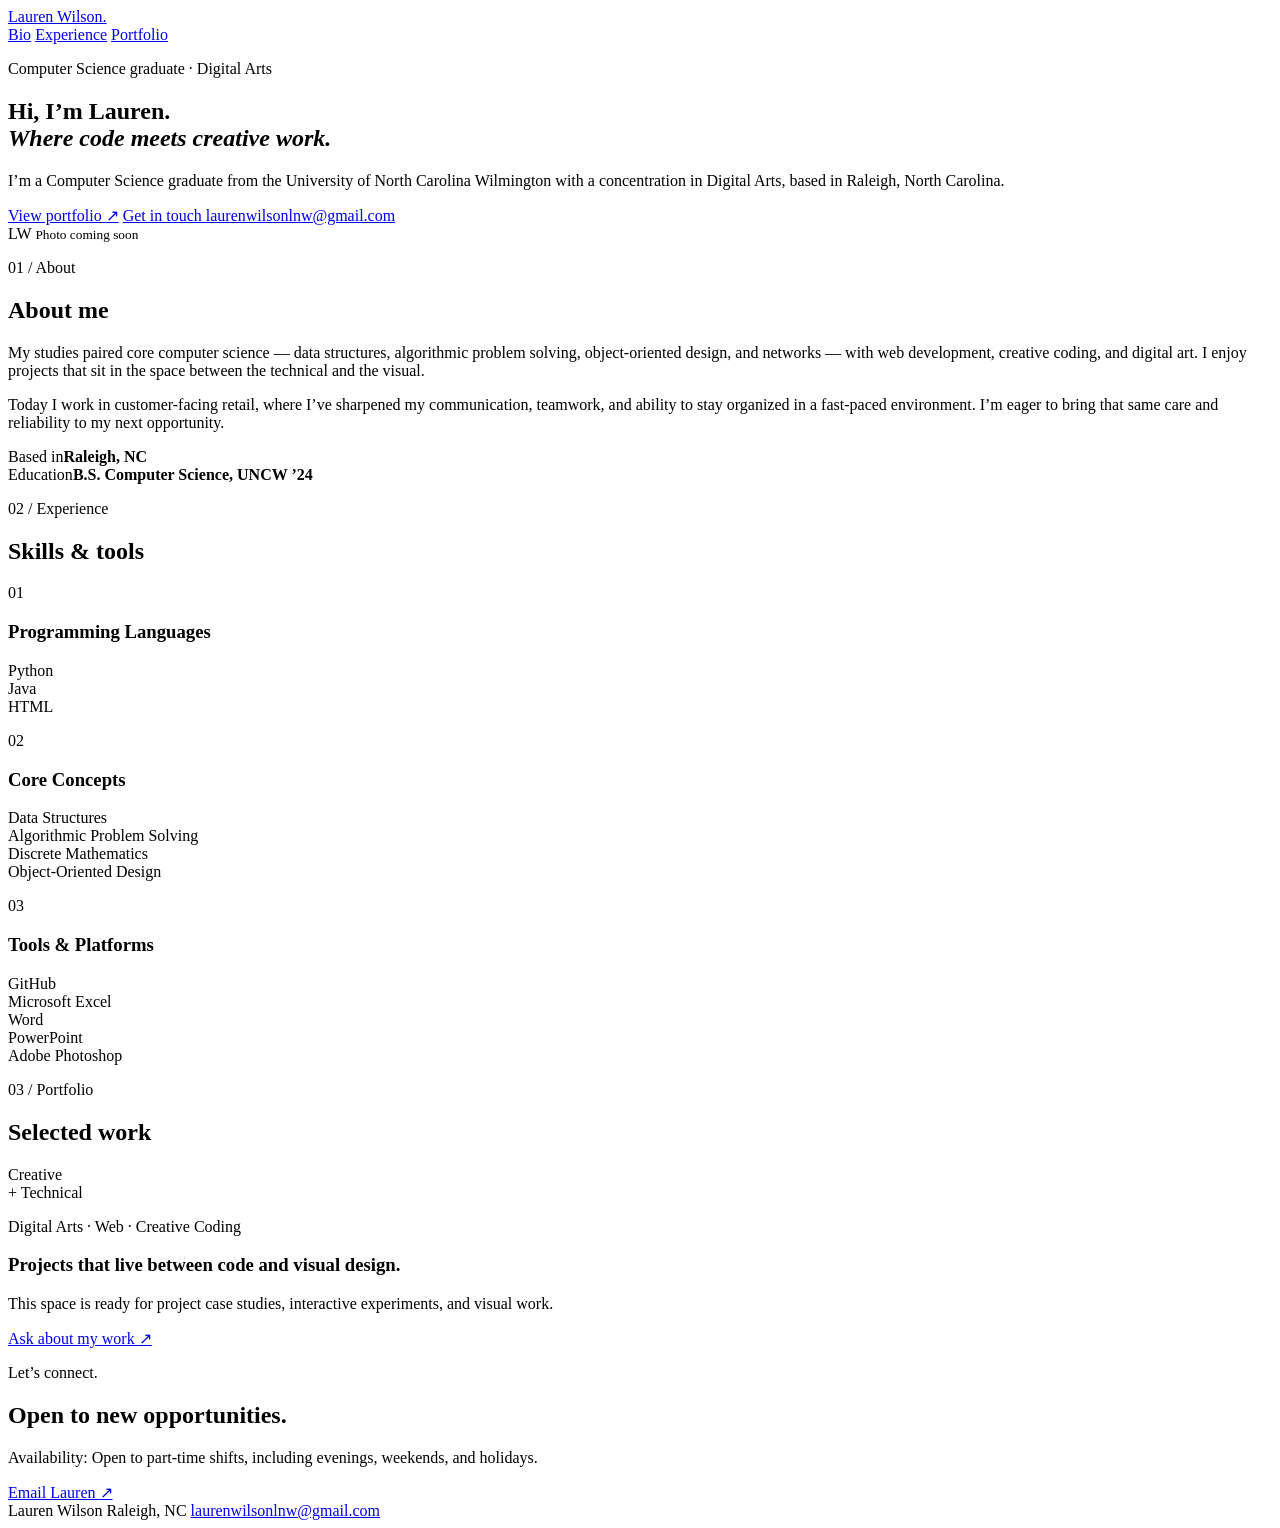
==== index.html @ 82f1856e "Build Lauren Wilson portfolio: add index.html" ====
<!doctype html>
<html lang="en">
<head>
  <meta charset="UTF-8">
  <meta name="viewport" content="width=device-width, initial-scale=1.0">
  <meta name="description" content="Lauren Wilson — Computer Science graduate and Digital Arts creative based in Raleigh, North Carolina.">
  <title>Lauren Wilson — Computer Science · Digital Arts</title>
  <link rel="preconnect" href="https://fonts.googleapis.com">
  <link rel="preconnect" href="https://fonts.gstatic.com" crossorigin>
  <link href="https://fonts.googleapis.com/css2?family=DM+Sans:wght@400;500;600&family=Playfair+Display:wght@500;600&display=swap" rel="stylesheet">
  <link rel="stylesheet" href="styles.css">
</head>
<body>
  <header class="site-header">
    <a class="brand" href="#top" aria-label="Lauren Wilson home">Lauren Wilson.</a>
    <nav aria-label="Primary navigation">
      <a href="#bio">Bio</a>
      <a href="#experience">Experience</a>
      <a href="#portfolio">Portfolio</a>
    </nav>
  </header>

  <main id="top">
    <section class="hero section">
      <div class="hero-copy">
        <p class="eyebrow">Computer Science graduate · Digital Arts</p>
        <h1>Hi, I’m Lauren.<br><em>Where code meets creative work.</em></h1>
        <p class="lede">I’m a Computer Science graduate from the University of North Carolina Wilmington with a concentration in Digital Arts, based in Raleigh, North Carolina.</p>
        <div class="hero-actions">
          <a class="button button-dark" href="#portfolio">View portfolio <span>↗</span></a>
          <a class="text-link" href="mailto:laurenwilsonlnw@gmail.com">Get in touch <span>laurenwilsonlnw@gmail.com</span></a>
        </div>
      </div>
      <div class="portrait" aria-label="Portrait placeholder">
        <div class="portrait-inner">
          <span>LW</span>
          <small>Photo coming soon</small>
        </div>
      </div>
    </section>

    <section id="bio" class="section split">
      <div>
        <p class="section-label">01 / About</p>
        <h2>About me</h2>
      </div>
      <div class="content">
        <p>My studies paired core computer science — data structures, algorithmic problem solving, object-oriented design, and networks — with web development, creative coding, and digital art. I enjoy projects that sit in the space between the technical and the visual.</p>
        <p>Today I work in customer-facing retail, where I’ve sharpened my communication, teamwork, and ability to stay organized in a fast-paced environment. I’m eager to bring that same care and reliability to my next opportunity.</p>
        <div class="facts">
          <div><span>Based in</span><strong>Raleigh, NC</strong></div>
          <div><span>Education</span><strong>B.S. Computer Science, UNCW ’24</strong></div>
        </div>
      </div>
    </section>

    <section id="experience" class="section">
      <div class="section-heading">
        <p class="section-label">02 / Experience</p>
        <h2>Skills &amp; tools</h2>
      </div>
      <div class="skill-grid">
        <article><span class="number">01</span><h3>Programming Languages</h3><p>Python<br>Java<br>HTML</p></article>
        <article><span class="number">02</span><h3>Core Concepts</h3><p>Data Structures<br>Algorithmic Problem Solving<br>Discrete Mathematics<br>Object-Oriented Design</p></article>
        <article><span class="number">03</span><h3>Tools &amp; Platforms</h3><p>GitHub<br>Microsoft Excel<br>Word<br>PowerPoint<br>Adobe Photoshop</p></article>
      </div>
    </section>

    <section id="portfolio" class="section portfolio-section">
      <div class="section-heading">
        <p class="section-label">03 / Portfolio</p>
        <h2>Selected work</h2>
      </div>
      <div class="portfolio-card">
        <div class="portfolio-placeholder"><span>Creative<br>+ Technical</span></div>
        <div class="portfolio-copy">
          <p class="kicker">Digital Arts · Web · Creative Coding</p>
          <h3>Projects that live between code and visual design.</h3>
          <p>This space is ready for project case studies, interactive experiments, and visual work.</p>
          <a class="text-link" href="mailto:laurenwilsonlnw@gmail.com">Ask about my work <span>↗</span></a>
        </div>
      </div>
    </section>

    <section class="contact section">
      <p class="section-label">Let’s connect.</p>
      <h2>Open to new opportunities.</h2>
      <p>Availability: Open to part-time shifts, including evenings, weekends, and holidays.</p>
      <a class="button button-dark" href="mailto:laurenwilsonlnw@gmail.com">Email Lauren <span>↗</span></a>
    </section>
  </main>

  <footer class="footer">
    <span>Lauren Wilson</span>
    <span>Raleigh, NC</span>
    <a href="mailto:laurenwilsonlnw@gmail.com">laurenwilsonlnw@gmail.com</a>
  </footer>
  <script src="script.js"></script>
</body>
</html>
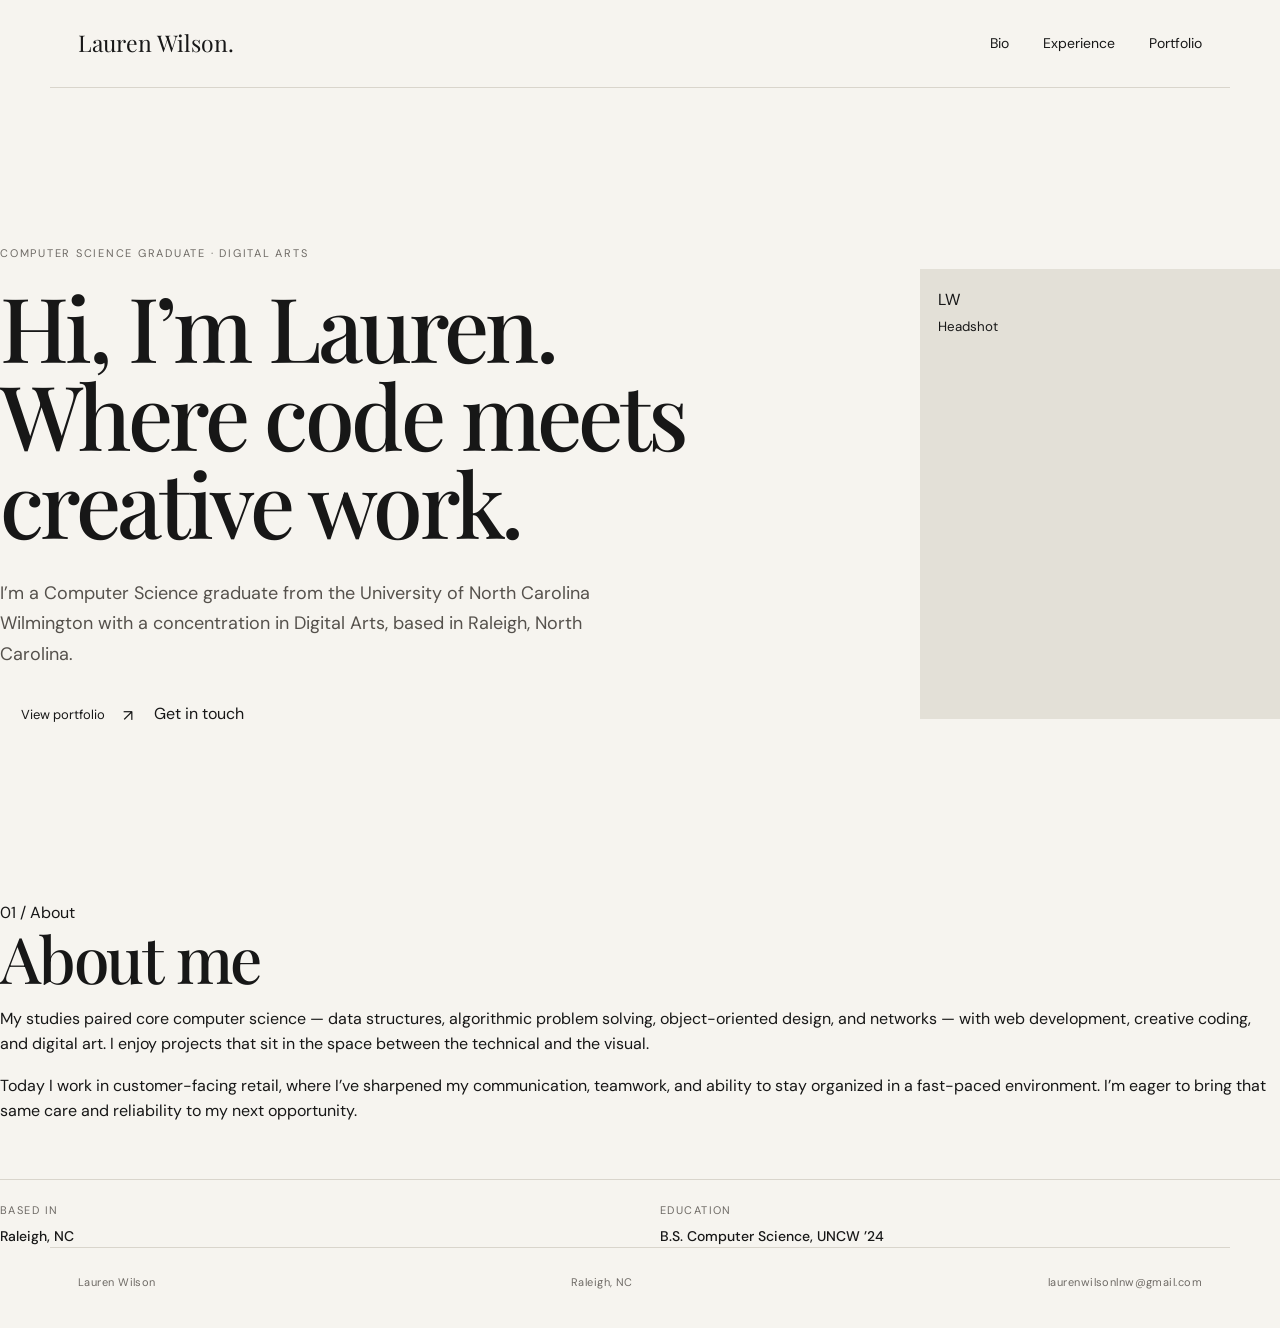
==== commit 1957b7d1: "Refine portfolio styling and page structure" ====
--- a/index.html
+++ b/index.html
@@ -1,100 +1,18 @@
 <!doctype html>
 <html lang="en">
 <head>
-  <meta charset="UTF-8">
-  <meta name="viewport" content="width=device-width, initial-scale=1.0">
-  <meta name="description" content="Lauren Wilson — Computer Science graduate and Digital Arts creative based in Raleigh, North Carolina.">
-  <title>Lauren Wilson — Computer Science · Digital Arts</title>
-  <link rel="preconnect" href="https://fonts.googleapis.com">
-  <link rel="preconnect" href="https://fonts.gstatic.com" crossorigin>
-  <link href="https://fonts.googleapis.com/css2?family=DM+Sans:wght@400;500;600&family=Playfair+Display:wght@500;600&display=swap" rel="stylesheet">
-  <link rel="stylesheet" href="styles.css">
+<meta charset="UTF-8"><meta name="viewport" content="width=device-width, initial-scale=1.0">
+<meta name="description" content="Lauren Wilson — Computer Science graduate and Digital Arts creative.">
+<title>Lauren Wilson. — Bio</title>
+<link rel="preconnect" href="https://fonts.googleapis.com"><link rel="preconnect" href="https://fonts.gstatic.com" crossorigin>
+<link href="https://fonts.googleapis.com/css2?family=DM+Sans:wght@400;500;600&family=Playfair+Display:wght@400;500;600&display=swap" rel="stylesheet">
+<link rel="stylesheet" href="styles.css">
 </head>
 <body>
-  <header class="site-header">
-    <a class="brand" href="#top" aria-label="Lauren Wilson home">Lauren Wilson.</a>
-    <nav aria-label="Primary navigation">
-      <a href="#bio">Bio</a>
-      <a href="#experience">Experience</a>
-      <a href="#portfolio">Portfolio</a>
-    </nav>
-  </header>
-
-  <main id="top">
-    <section class="hero section">
-      <div class="hero-copy">
-        <p class="eyebrow">Computer Science graduate · Digital Arts</p>
-        <h1>Hi, I’m Lauren.<br><em>Where code meets creative work.</em></h1>
-        <p class="lede">I’m a Computer Science graduate from the University of North Carolina Wilmington with a concentration in Digital Arts, based in Raleigh, North Carolina.</p>
-        <div class="hero-actions">
-          <a class="button button-dark" href="#portfolio">View portfolio <span>↗</span></a>
-          <a class="text-link" href="mailto:laurenwilsonlnw@gmail.com">Get in touch <span>laurenwilsonlnw@gmail.com</span></a>
-        </div>
-      </div>
-      <div class="portrait" aria-label="Portrait placeholder">
-        <div class="portrait-inner">
-          <span>LW</span>
-          <small>Photo coming soon</small>
-        </div>
-      </div>
-    </section>
-
-    <section id="bio" class="section split">
-      <div>
-        <p class="section-label">01 / About</p>
-        <h2>About me</h2>
-      </div>
-      <div class="content">
-        <p>My studies paired core computer science — data structures, algorithmic problem solving, object-oriented design, and networks — with web development, creative coding, and digital art. I enjoy projects that sit in the space between the technical and the visual.</p>
-        <p>Today I work in customer-facing retail, where I’ve sharpened my communication, teamwork, and ability to stay organized in a fast-paced environment. I’m eager to bring that same care and reliability to my next opportunity.</p>
-        <div class="facts">
-          <div><span>Based in</span><strong>Raleigh, NC</strong></div>
-          <div><span>Education</span><strong>B.S. Computer Science, UNCW ’24</strong></div>
-        </div>
-      </div>
-    </section>
-
-    <section id="experience" class="section">
-      <div class="section-heading">
-        <p class="section-label">02 / Experience</p>
-        <h2>Skills &amp; tools</h2>
-      </div>
-      <div class="skill-grid">
-        <article><span class="number">01</span><h3>Programming Languages</h3><p>Python<br>Java<br>HTML</p></article>
-        <article><span class="number">02</span><h3>Core Concepts</h3><p>Data Structures<br>Algorithmic Problem Solving<br>Discrete Mathematics<br>Object-Oriented Design</p></article>
-        <article><span class="number">03</span><h3>Tools &amp; Platforms</h3><p>GitHub<br>Microsoft Excel<br>Word<br>PowerPoint<br>Adobe Photoshop</p></article>
-      </div>
-    </section>
-
-    <section id="portfolio" class="section portfolio-section">
-      <div class="section-heading">
-        <p class="section-label">03 / Portfolio</p>
-        <h2>Selected work</h2>
-      </div>
-      <div class="portfolio-card">
-        <div class="portfolio-placeholder"><span>Creative<br>+ Technical</span></div>
-        <div class="portfolio-copy">
-          <p class="kicker">Digital Arts · Web · Creative Coding</p>
-          <h3>Projects that live between code and visual design.</h3>
-          <p>This space is ready for project case studies, interactive experiments, and visual work.</p>
-          <a class="text-link" href="mailto:laurenwilsonlnw@gmail.com">Ask about my work <span>↗</span></a>
-        </div>
-      </div>
-    </section>
-
-    <section class="contact section">
-      <p class="section-label">Let’s connect.</p>
-      <h2>Open to new opportunities.</h2>
-      <p>Availability: Open to part-time shifts, including evenings, weekends, and holidays.</p>
-      <a class="button button-dark" href="mailto:laurenwilsonlnw@gmail.com">Email Lauren <span>↗</span></a>
-    </section>
-  </main>
-
-  <footer class="footer">
-    <span>Lauren Wilson</span>
-    <span>Raleigh, NC</span>
-    <a href="mailto:laurenwilsonlnw@gmail.com">laurenwilsonlnw@gmail.com</a>
-  </footer>
-  <script src="script.js"></script>
-</body>
-</html>+<header class="site-header"><a class="brand" href="index.html">Lauren Wilson.</a><nav aria-label="Main navigation"><a class="active" href="index.html">Bio</a><a href="experience.html">Experience</a><a href="portfolio.html">Portfolio</a></nav></header>
+<main>
+<section class="hero page-width"><div class="hero-copy"><p class="eyebrow">Computer Science graduate · Digital Arts</p><h1>Hi, I’m Lauren.<br><span>Where code meets creative work.</span></h1><p class="lede">I’m a Computer Science graduate from the University of North Carolina Wilmington with a concentration in Digital Arts, based in Raleigh, North Carolina.</p><div class="actions"><a class="button" href="portfolio.html">View portfolio <span>↗</span></a><a class="underlink" href="mailto:laurenwilsonlnw@gmail.com">Get in touch</a></div></div><div class="portrait"><div class="portrait-mark">LW</div><small>Headshot</small></div></section>
+<section class="intro page-width"><div class="label">01 / About</div><div><h2>About me</h2><p>My studies paired core computer science — data structures, algorithmic problem solving, object-oriented design, and networks — with web development, creative coding, and digital art. I enjoy projects that sit in the space between the technical and the visual.</p><p>Today I work in customer-facing retail, where I’ve sharpened my communication, teamwork, and ability to stay organized in a fast-paced environment. I’m eager to bring that same care and reliability to my next opportunity.</p><div class="facts"><div><span>Based in</span><strong>Raleigh, NC</strong></div><div><span>Education</span><strong>B.S. Computer Science, UNCW ’24</strong></div></div></div></section>
+</main>
+<footer class="footer page-width"><span>Lauren Wilson</span><span>Raleigh, NC</span><a href="mailto:laurenwilsonlnw@gmail.com">laurenwilsonlnw@gmail.com</a></footer>
+</body></html>
--- a/styles.css
+++ b/styles.css
@@ -0,0 +1,4 @@
+:root{--ink:#171717;--muted:#6e6a65;--paper:#f6f4ef;--line:#d9d5cc;--accent:#d9e4dc;--max:1180px}
+*{box-sizing:border-box}html{scroll-behavior:smooth}body{margin:0;background:var(--paper);color:var(--ink);font-family:"DM Sans",sans-serif;line-height:1.6}a{color:inherit;text-decoration:none}.site-header{height:88px;max-width:var(--max);margin:auto;padding:0 28px;display:flex;align-items:center;justify-content:space-between;border-bottom:1px solid var(--line);position:relative;z-index:2}.brand{font-family:"Playfair Display",serif;font-size:23px}.site-header nav{display:flex;gap:34px;font-size:14px}.site-header nav a{position:relative}.site-header nav a:after{content:"";position:absolute;left:0;bottom:-7px;width:100%;height:1px;background:currentColor;transform:scaleX(0);transform-origin:right;transition:.25s}.site-header nav a:hover:after{transform:scaleX(1);transform-origin:left}.section{max-width:var(--max);margin:auto;padding:120px 28px}.hero{min-height:calc(100vh - 88px);display:grid;grid-template-columns:1.35fr .65fr;align-items:center;gap:80px}.eyebrow,.section-label,.kicker{font-size:11px;letter-spacing:.16em;text-transform:uppercase;color:var(--muted);margin:0 0 20px}.hero h1{font-family:"Playfair Display",serif;font-size:clamp(54px,7vw,94px);line-height:.98;font-weight:500;letter-spacing:-.04em;margin:0 0 32px}.hero h1 em{font-style:normal;color:#656b65}.lede{max-width:650px;color:#55514c;font-size:18px;line-height:1.7}.hero-actions{display:flex;align-items:center;gap:28px;margin-top:36px}.button{display:inline-flex;align-items:center;gap:18px;padding:15px 21px;font-size:13px}.button-dark{background:var(--ink);color:white}.button span{font-size:16px}.text-link{font-size:13px;border-bottom:1px solid #9d9991;padding-bottom:3px}.text-link span{color:var(--muted);margin-left:6px}.portrait{width:min(100%,360px);aspect-ratio:4/5;justify-self:end;background:#e3e0d7;padding:18px}.portrait-inner{height:100%;border:1px solid #c9c5bc;display:flex;flex-direction:column;align-items:center;justify-content:center;color:#aaa59b}.portrait-inner span{font-family:"Playfair Display",serif;font-size:72px}.portrait-inner small{font-size:10px;text-transform:uppercase;letter-spacing:.15em}.split{display:grid;grid-template-columns:1fr 1.3fr;gap:100px;border-top:1px solid var(--line)}h2{font-family:"Playfair Display",serif;font-size:clamp(42px,5vw,68px);font-weight:500;line-height:1;margin:0;letter-spacing:-.035em}.content{font-size:17px;color:#4f4c47}.content p{max-width:680px;margin:0 0 24px}.facts{display:grid;grid-template-columns:1fr 1fr;gap:40px;margin-top:55px;padding-top:22px;border-top:1px solid var(--line)}.facts div{display:flex;flex-direction:column;gap:5px}.facts span{font-size:11px;text-transform:uppercase;letter-spacing:.13em;color:var(--muted)}.facts strong{font-size:14px;font-weight:500}.section-heading{display:flex;justify-content:space-between;align-items:end;border-bottom:1px solid var(--line);padding-bottom:28px;margin-bottom:0}.skill-grid{display:grid;grid-template-columns:repeat(3,1fr)}.skill-grid article{min-height:300px;padding:32px;border-right:1px solid var(--line);border-bottom:1px solid var(--line)}.skill-grid article:first-child{border-left:1px solid var(--line)}.number{font-size:11px;color:var(--muted)}h3{font-family:"Playfair Display",serif;font-size:28px;font-weight:500;line-height:1.15;margin:70px 0 22px}.skill-grid p{color:#5e5a54;font-size:14px;line-height:1.9}.portfolio-section{border-top:0}.portfolio-card{display:grid;grid-template-columns:1fr 1fr;min-height:500px;background:var(--accent)}.portfolio-placeholder{display:flex;align-items:center;justify-content:center;background:#dfe6df;font-family:"Playfair Display",serif;font-size:58px;line-height:.95;text-align:center}.portfolio-copy{padding:70px;display:flex;flex-direction:column;justify-content:center}.portfolio-copy h3{font-size:42px;margin:10px 0 24px}.portfolio-copy p:not(.kicker){max-width:430px;color:#55514c;margin-bottom:32px}.contact{border-top:1px solid var(--line);text-align:center;padding-bottom:100px}.contact .section-label{margin-bottom:26px}.contact h2{max-width:800px;margin:0 auto 24px}.contact>p:not(.section-label){color:var(--muted);margin-bottom:34px}.footer{max-width:var(--max);margin:auto;padding:26px 28px 36px;border-top:1px solid var(--line);display:flex;justify-content:space-between;color:var(--muted);font-size:11px;letter-spacing:.04em}.footer a:hover{color:var(--ink)}
+@media(max-width:800px){.site-header{height:74px}.site-header nav{gap:15px}.hero,.split,.portfolio-card{grid-template-columns:1fr}.hero{padding-top:75px;min-height:auto;gap:55px}.portrait{justify-self:start;max-width:310px}.split{gap:45px}.section{padding:85px 22px}.section-heading{display:block}.section-heading h2{margin-top:12px}.skill-grid{grid-template-columns:1fr}.skill-grid article,.skill-grid article:first-child{border-left:1px solid var(--line)}.portfolio-placeholder{min-height:330px}.portfolio-copy{padding:45px 30px}.portfolio-copy h3{font-size:34px}.footer{flex-wrap:wrap;gap:12px;padding-left:22px;padding-right:22px}.facts{grid-template-columns:1fr}.hero-actions{align-items:flex-start;flex-direction:column;gap:20px}}
+@media(max-width:480px){.site-header{padding:0 18px}.site-header nav{font-size:12px;gap:12px}.brand{font-size:20px}.hero h1{font-size:51px}.lede{font-size:16px}.section{padding:70px 18px}.hero-actions{width:100%}.button{justify-content:center}.footer{font-size:10px}}
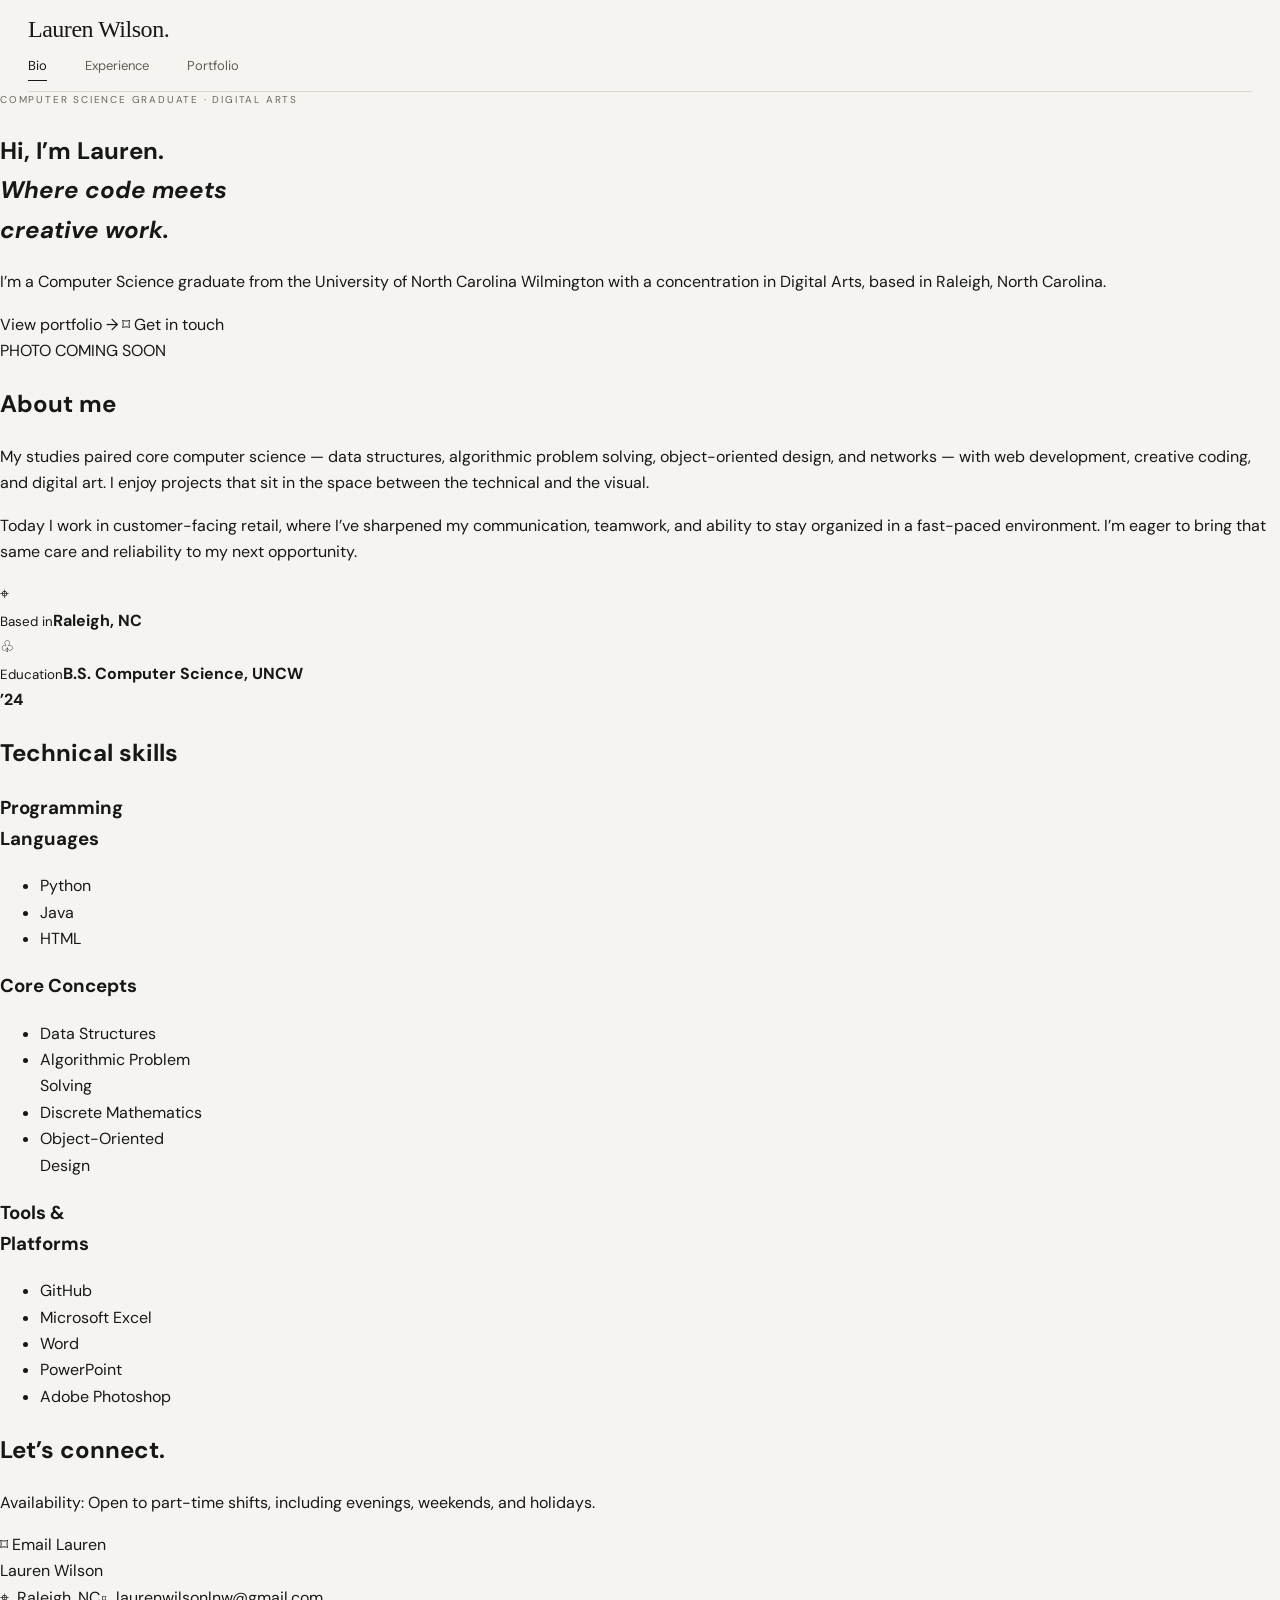
==== commit a3635a12: "Rebuild portfolio pages to match reference screenshots" ====
--- a/index.html
+++ b/index.html
@@ -1,18 +1,84 @@
 <!doctype html>
 <html lang="en">
 <head>
-<meta charset="UTF-8"><meta name="viewport" content="width=device-width, initial-scale=1.0">
+<meta charset="UTF-8">
+<meta name="viewport" content="width=device-width, initial-scale=1.0">
 <meta name="description" content="Lauren Wilson — Computer Science graduate and Digital Arts creative.">
-<title>Lauren Wilson. — Bio</title>
-<link rel="preconnect" href="https://fonts.googleapis.com"><link rel="preconnect" href="https://fonts.gstatic.com" crossorigin>
-<link href="https://fonts.googleapis.com/css2?family=DM+Sans:wght@400;500;600&family=Playfair+Display:wght@400;500;600&display=swap" rel="stylesheet">
+<title>Bio — Lauren Wilson</title>
+<link rel="preconnect" href="https://fonts.googleapis.com">
+<link rel="preconnect" href="https://fonts.gstatic.com" crossorigin>
+<link href="https://fonts.googleapis.com/css2?family=DM+Sans:wght@400;500;600&family=Lora:wght@500;600;700&display=swap" rel="stylesheet">
 <link rel="stylesheet" href="styles.css">
 </head>
-<body>
-<header class="site-header"><a class="brand" href="index.html">Lauren Wilson.</a><nav aria-label="Main navigation"><a class="active" href="index.html">Bio</a><a href="experience.html">Experience</a><a href="portfolio.html">Portfolio</a></nav></header>
+<body class="bio-page">
+<header class="site-header">
+  <div class="header-inner">
+    <a class="brand" href="index.html">Lauren Wilson<span>.</span></a>
+    <nav aria-label="Main navigation">
+      <a class="active" href="index.html">Bio</a>
+      <a href="experience.html">Experience</a>
+      <a href="portfolio.html">Portfolio</a>
+    </nav>
+  </div>
+</header>
+
 <main>
-<section class="hero page-width"><div class="hero-copy"><p class="eyebrow">Computer Science graduate · Digital Arts</p><h1>Hi, I’m Lauren.<br><span>Where code meets creative work.</span></h1><p class="lede">I’m a Computer Science graduate from the University of North Carolina Wilmington with a concentration in Digital Arts, based in Raleigh, North Carolina.</p><div class="actions"><a class="button" href="portfolio.html">View portfolio <span>↗</span></a><a class="underlink" href="mailto:laurenwilsonlnw@gmail.com">Get in touch</a></div></div><div class="portrait"><div class="portrait-mark">LW</div><small>Headshot</small></div></section>
-<section class="intro page-width"><div class="label">01 / About</div><div><h2>About me</h2><p>My studies paired core computer science — data structures, algorithmic problem solving, object-oriented design, and networks — with web development, creative coding, and digital art. I enjoy projects that sit in the space between the technical and the visual.</p><p>Today I work in customer-facing retail, where I’ve sharpened my communication, teamwork, and ability to stay organized in a fast-paced environment. I’m eager to bring that same care and reliability to my next opportunity.</p><div class="facts"><div><span>Based in</span><strong>Raleigh, NC</strong></div><div><span>Education</span><strong>B.S. Computer Science, UNCW ’24</strong></div></div></div></section>
+  <section class="bio-hero content-width">
+    <div class="bio-copy">
+      <p class="eyebrow">Computer Science graduate · Digital Arts</p>
+      <h1>Hi, I’m Lauren.<br><em>Where code meets<br>creative work.</em></h1>
+      <p class="hero-lede">I’m a Computer Science graduate from the University of North Carolina Wilmington with a concentration in Digital Arts, based in Raleigh, North Carolina.</p>
+      <div class="hero-actions">
+        <a class="pill-button filled" href="portfolio.html">View portfolio <span>→</span></a>
+        <a class="pill-button outlined" href="mailto:laurenwilsonlnw@gmail.com"><span class="mail-icon">⌑</span> Get in touch</a>
+      </div>
+    </div>
+
+    <div class="headshot-placeholder" aria-label="Placeholder for a headshot of Lauren Wilson">
+      <div class="headshot-art">
+        <div class="headshot-coral"></div>
+        <div class="headshot-head"></div>
+        <div class="headshot-body"></div>
+      </div>
+      <span>PHOTO COMING SOON</span>
+    </div>
+  </section>
+
+  <section class="bio-section content-width about-section">
+    <h2>About me</h2>
+    <div class="about-content">
+      <p>My studies paired core computer science — data structures, algorithmic problem solving, object-oriented design, and networks — with web development, creative coding, and digital art. I enjoy projects that sit in the space between the technical and the visual.</p>
+      <p>Today I work in customer-facing retail, where I’ve sharpened my communication, teamwork, and ability to stay organized in a fast-paced environment. I’m eager to bring that same care and reliability to my next opportunity.</p>
+      <div class="fact-grid">
+        <div class="fact-card"><span class="fact-icon">⌖</span><div><small>Based in</small><strong>Raleigh, NC</strong></div></div>
+        <div class="fact-card"><span class="fact-icon">♧</span><div><small>Education</small><strong>B.S. Computer Science, UNCW<br>’24</strong></div></div>
+      </div>
+    </div>
+  </section>
+
+  <section class="bio-section content-width skills-section">
+    <h2>Technical skills</h2>
+    <div class="skill-grid">
+      <article class="skill-card"><h3>Programming<br>Languages</h3><ul><li>Python</li><li>Java</li><li>HTML</li></ul></article>
+      <article class="skill-card"><h3>Core Concepts</h3><ul><li>Data Structures</li><li>Algorithmic Problem<br>Solving</li><li>Discrete Mathematics</li><li>Object-Oriented<br>Design</li></ul></article>
+      <article class="skill-card"><h3>Tools &amp;<br>Platforms</h3><ul><li>GitHub</li><li>Microsoft Excel</li><li>Word</li><li>PowerPoint</li><li>Adobe Photoshop</li></ul></article>
+    </div>
+  </section>
+
+  <section class="connect-card content-width">
+    <div>
+      <h2>Let’s connect.</h2>
+      <p>Availability: Open to part-time shifts, including evenings, weekends, and holidays.</p>
+    </div>
+    <a class="pill-button white" href="mailto:laurenwilsonlnw@gmail.com"><span class="mail-icon">⌑</span> Email Lauren</a>
+  </section>
 </main>
-<footer class="footer page-width"><span>Lauren Wilson</span><span>Raleigh, NC</span><a href="mailto:laurenwilsonlnw@gmail.com">laurenwilsonlnw@gmail.com</a></footer>
-</body></html>+
+<footer class="site-footer">
+  <div class="footer-inner content-width">
+    <span class="footer-name">Lauren Wilson</span>
+    <div class="footer-meta"><span>⌖&nbsp; Raleigh, NC</span><a href="mailto:laurenwilsonlnw@gmail.com">⌑&nbsp; laurenwilsonlnw@gmail.com</a></div>
+  </div>
+</footer>
+</body>
+</html>
--- a/styles.css
+++ b/styles.css
@@ -1,4 +1,10 @@
-:root{--ink:#171717;--muted:#6e6a65;--paper:#f6f4ef;--line:#d9d5cc;--accent:#d9e4dc;--max:1180px}
-*{box-sizing:border-box}html{scroll-behavior:smooth}body{margin:0;background:var(--paper);color:var(--ink);font-family:"DM Sans",sans-serif;line-height:1.6}a{color:inherit;text-decoration:none}.site-header{height:88px;max-width:var(--max);margin:auto;padding:0 28px;display:flex;align-items:center;justify-content:space-between;border-bottom:1px solid var(--line);position:relative;z-index:2}.brand{font-family:"Playfair Display",serif;font-size:23px}.site-header nav{display:flex;gap:34px;font-size:14px}.site-header nav a{position:relative}.site-header nav a:after{content:"";position:absolute;left:0;bottom:-7px;width:100%;height:1px;background:currentColor;transform:scaleX(0);transform-origin:right;transition:.25s}.site-header nav a:hover:after{transform:scaleX(1);transform-origin:left}.section{max-width:var(--max);margin:auto;padding:120px 28px}.hero{min-height:calc(100vh - 88px);display:grid;grid-template-columns:1.35fr .65fr;align-items:center;gap:80px}.eyebrow,.section-label,.kicker{font-size:11px;letter-spacing:.16em;text-transform:uppercase;color:var(--muted);margin:0 0 20px}.hero h1{font-family:"Playfair Display",serif;font-size:clamp(54px,7vw,94px);line-height:.98;font-weight:500;letter-spacing:-.04em;margin:0 0 32px}.hero h1 em{font-style:normal;color:#656b65}.lede{max-width:650px;color:#55514c;font-size:18px;line-height:1.7}.hero-actions{display:flex;align-items:center;gap:28px;margin-top:36px}.button{display:inline-flex;align-items:center;gap:18px;padding:15px 21px;font-size:13px}.button-dark{background:var(--ink);color:white}.button span{font-size:16px}.text-link{font-size:13px;border-bottom:1px solid #9d9991;padding-bottom:3px}.text-link span{color:var(--muted);margin-left:6px}.portrait{width:min(100%,360px);aspect-ratio:4/5;justify-self:end;background:#e3e0d7;padding:18px}.portrait-inner{height:100%;border:1px solid #c9c5bc;display:flex;flex-direction:column;align-items:center;justify-content:center;color:#aaa59b}.portrait-inner span{font-family:"Playfair Display",serif;font-size:72px}.portrait-inner small{font-size:10px;text-transform:uppercase;letter-spacing:.15em}.split{display:grid;grid-template-columns:1fr 1.3fr;gap:100px;border-top:1px solid var(--line)}h2{font-family:"Playfair Display",serif;font-size:clamp(42px,5vw,68px);font-weight:500;line-height:1;margin:0;letter-spacing:-.035em}.content{font-size:17px;color:#4f4c47}.content p{max-width:680px;margin:0 0 24px}.facts{display:grid;grid-template-columns:1fr 1fr;gap:40px;margin-top:55px;padding-top:22px;border-top:1px solid var(--line)}.facts div{display:flex;flex-direction:column;gap:5px}.facts span{font-size:11px;text-transform:uppercase;letter-spacing:.13em;color:var(--muted)}.facts strong{font-size:14px;font-weight:500}.section-heading{display:flex;justify-content:space-between;align-items:end;border-bottom:1px solid var(--line);padding-bottom:28px;margin-bottom:0}.skill-grid{display:grid;grid-template-columns:repeat(3,1fr)}.skill-grid article{min-height:300px;padding:32px;border-right:1px solid var(--line);border-bottom:1px solid var(--line)}.skill-grid article:first-child{border-left:1px solid var(--line)}.number{font-size:11px;color:var(--muted)}h3{font-family:"Playfair Display",serif;font-size:28px;font-weight:500;line-height:1.15;margin:70px 0 22px}.skill-grid p{color:#5e5a54;font-size:14px;line-height:1.9}.portfolio-section{border-top:0}.portfolio-card{display:grid;grid-template-columns:1fr 1fr;min-height:500px;background:var(--accent)}.portfolio-placeholder{display:flex;align-items:center;justify-content:center;background:#dfe6df;font-family:"Playfair Display",serif;font-size:58px;line-height:.95;text-align:center}.portfolio-copy{padding:70px;display:flex;flex-direction:column;justify-content:center}.portfolio-copy h3{font-size:42px;margin:10px 0 24px}.portfolio-copy p:not(.kicker){max-width:430px;color:#55514c;margin-bottom:32px}.contact{border-top:1px solid var(--line);text-align:center;padding-bottom:100px}.contact .section-label{margin-bottom:26px}.contact h2{max-width:800px;margin:0 auto 24px}.contact>p:not(.section-label){color:var(--muted);margin-bottom:34px}.footer{max-width:var(--max);margin:auto;padding:26px 28px 36px;border-top:1px solid var(--line);display:flex;justify-content:space-between;color:var(--muted);font-size:11px;letter-spacing:.04em}.footer a:hover{color:var(--ink)}
-@media(max-width:800px){.site-header{height:74px}.site-header nav{gap:15px}.hero,.split,.portfolio-card{grid-template-columns:1fr}.hero{padding-top:75px;min-height:auto;gap:55px}.portrait{justify-self:start;max-width:310px}.split{gap:45px}.section{padding:85px 22px}.section-heading{display:block}.section-heading h2{margin-top:12px}.skill-grid{grid-template-columns:1fr}.skill-grid article,.skill-grid article:first-child{border-left:1px solid var(--line)}.portfolio-placeholder{min-height:330px}.portfolio-copy{padding:45px 30px}.portfolio-copy h3{font-size:34px}.footer{flex-wrap:wrap;gap:12px;padding-left:22px;padding-right:22px}.facts{grid-template-columns:1fr}.hero-actions{align-items:flex-start;flex-direction:column;gap:20px}}
-@media(max-width:480px){.site-header{padding:0 18px}.site-header nav{font-size:12px;gap:12px}.brand{font-size:20px}.hero h1{font-size:51px}.lede{font-size:16px}.section{padding:70px 18px}.hero-actions{width:100%}.button{justify-content:center}.footer{font-size:10px}}
+:root{--black:#171717;--gray:#696762;--light:#f5f4f0;--line:#d8d6d0;--serif:"Playfair Display",Georgia,serif;--sans:"DM Sans",Arial,sans-serif;--max:1240px}
+*{box-sizing:border-box}html{scroll-behavior:smooth}body{margin:0;background:var(--light);color:var(--black);font-family:var(--sans);line-height:1.65}a{color:inherit;text-decoration:none}.page-width{width:min(var(--max),calc(100% - 56px));margin-inline:auto}
+.site-header{width:min(var(--max),calc(100% - 56px));height:92px;margin:auto;display:flex;align-items:center;justify-content:space-between;border-bottom:1px solid var(--line)}.brand{font-family:var(--serif);font-size:24px;letter-spacing:-.02em}.site-header nav{display:flex;gap:38px;font-size:13px}.site-header nav a{color:#5f5d58;position:relative;padding:5px 0}.site-header nav a.active,.site-header nav a:hover{color:var(--black)}.site-header nav a.active:after{content:"";position:absolute;left:0;right:0;bottom:0;height:1px;background:var(--black)}
+.hero{min-height:calc(100vh - 92px);display:grid;grid-template-columns:minmax(0,1.2fr) 340px;gap:110px;align-items:center;padding-block:90px}.eyebrow,.label{font-size:10px;letter-spacing:.18em;text-transform:uppercase;color:var(--gray);margin:0 0 22px}.hero h1,.page-hero h1{font-family:var(--serif);font-weight:400;letter-spacing:-.055em;line-height:.96;font-size:clamp(58px,8vw,104px);margin:0}.hero h1 span,.page-hero h1 span{color:#696c67}.lede{font-size:17px;line-height:1.75;color:#57554f;max-width:670px;margin:34px 0 0}.actions{display:flex;align-items:center;gap:28px;margin-top:36px}.button{display:inline-flex;gap:22px;align-items:center;background:var(--black);color:white;padding:15px 21px;font-size:12px}.button span{font-size:15px}.underlink{font-size:12px;border-bottom:1px solid #99958d;padding-bottom:4px}.portrait{aspect-ratio:4/5;background:#e4e2db;display:flex;align-items:center;justify-content:center;flex-direction:column;color:#aaa69d}.portrait-mark{font-family:var(--serif);font-size:82px;line-height:1}.portrait small{margin-top:14px;font-size:9px;letter-spacing:.2em;text-transform:uppercase}
+.intro,.experience-note{border-top:1px solid var(--line);padding-block:115px;display:grid;grid-template-columns:1fr 1.4fr;gap:100px}.intro h2,.experience-note h2{font-family:var(--serif);font-size:clamp(42px,5vw,66px);font-weight:400;letter-spacing:-.045em;line-height:1;margin:0}.intro p,.experience-note p{font-size:16px;color:#57554f;max-width:700px;margin:0 0 24px}.facts{display:grid;grid-template-columns:1fr 1fr;border-top:1px solid var(--line);margin-top:52px;padding-top:20px;gap:40px}.facts span{display:block;font-size:9px;letter-spacing:.17em;text-transform:uppercase;color:var(--gray);margin-bottom:7px}.facts strong{font-size:13px;font-weight:500}
+.page-hero{padding-block:125px 105px;border-bottom:1px solid var(--line)}.page-hero .lede{max-width:650px}
+.skills{display:grid;grid-template-columns:repeat(3,1fr)}.skills article{min-height:390px;padding:34px 36px;border-right:1px solid var(--line);border-bottom:1px solid var(--line)}.skills article:first-child{border-left:1px solid var(--line)}.skills article>span{font-size:10px;color:var(--gray)}.skills h2{font-family:var(--serif);font-weight:400;font-size:31px;line-height:1.1;letter-spacing:-.025em;margin:95px 0 25px}.skills p{font-size:14px;color:#5c5953;line-height:2}
+.experience-note{margin-top:80px}.work-grid{display:grid;grid-template-columns:1fr 1fr;gap:1px;background:var(--line)}.work-card{background:var(--light)}.work-card:nth-child(3){grid-column:1/-1;display:grid;grid-template-columns:1fr 1fr}.work-image{aspect-ratio:1.35;background:#e0e4df;display:flex;align-items:center;justify-content:center;font-family:var(--serif);font-size:46px;line-height:.9;text-align:center;color:#8b918b}.work-image.alt{background:#ddd9d1;color:#8f887d}.work-image.dark{background:#242522;color:#e4e2dc}.work-info{padding:45px 42px 55px}.work-info h2{font-family:var(--serif);font-size:38px;font-weight:400;line-height:1;margin:0 0 20px;letter-spacing:-.035em}.work-info p:last-child{font-size:14px;color:#5c5953;max-width:450px}.contact{text-align:center;border-top:1px solid var(--line);padding-block:125px}.contact h2{font-family:var(--serif);font-size:clamp(43px,6vw,74px);font-weight:400;letter-spacing:-.045em;line-height:1;margin:0 auto 36px;max-width:800px}.footer{border-top:1px solid var(--line);padding-block:26px 35px;display:flex;justify-content:space-between;color:var(--gray);font-size:10px;letter-spacing:.04em}
+@media(max-width:800px){.page-width,.site-header{width:calc(100% - 36px)}.site-header{height:76px}.site-header nav{gap:16px;font-size:11px}.hero{min-height:auto;grid-template-columns:1fr;gap:55px;padding-block:80px}.portrait{width:min(100%,300px)}.intro,.experience-note{grid-template-columns:1fr;gap:45px;padding-block:80px}.skills{grid-template-columns:1fr}.skills article,.skills article:first-child{border-left:1px solid var(--line)}.skills article{min-height:300px}.skills h2{margin-top:55px}.page-hero{padding-block:85px 75px}.work-grid{grid-template-columns:1fr}.work-card:nth-child(3){grid-column:auto;display:block}.work-info{padding:35px 28px 45px}.footer{flex-wrap:wrap;gap:12px}.facts{grid-template-columns:1fr}.actions{align-items:flex-start;flex-direction:column}}
+@media(max-width:480px){.brand{font-size:20px}.site-header nav{gap:11px}.hero h1,.page-hero h1{font-size:53px}.lede{font-size:15px}.page-width,.site-header{width:calc(100% - 28px)}.hero{padding-block:65px}.intro,.experience-note{padding-block:65px}.page-hero{padding-block:70px 60px}.work-image{aspect-ratio:1.15}.contact{padding-block:85px}}
